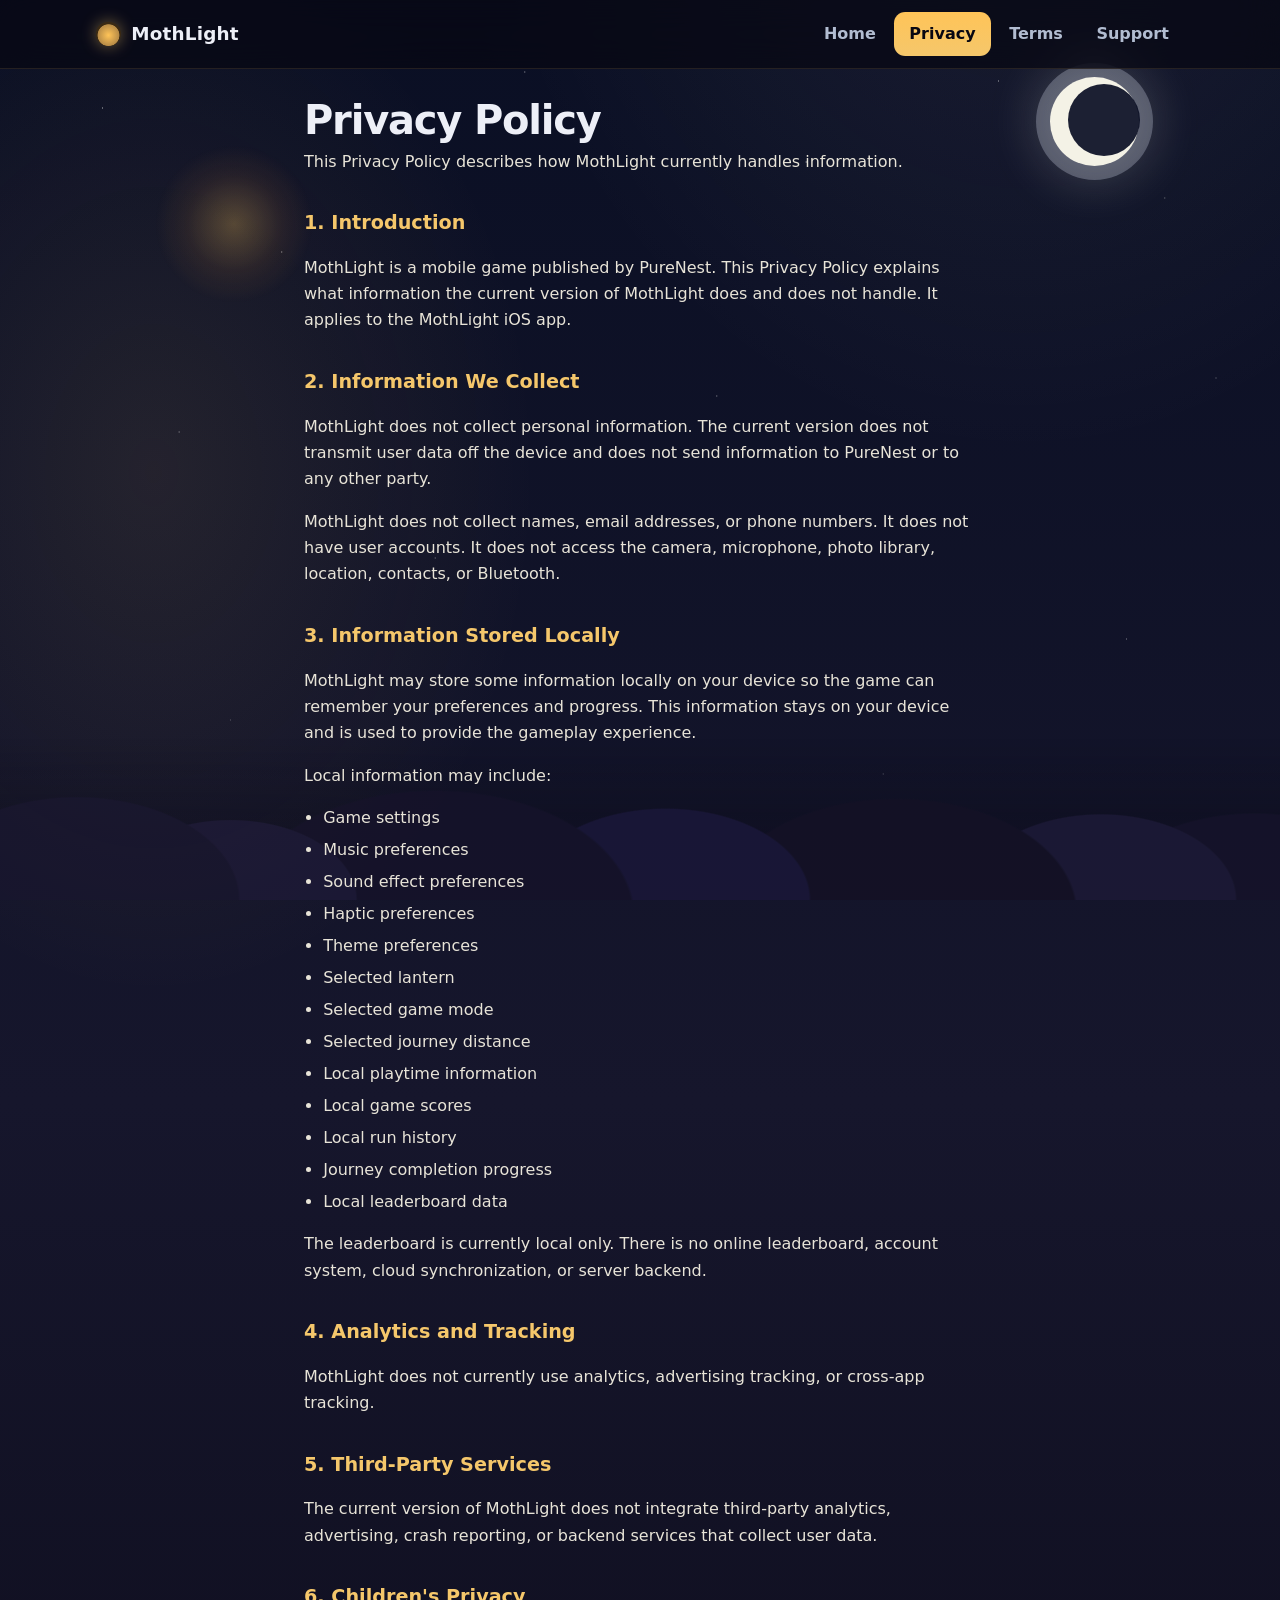
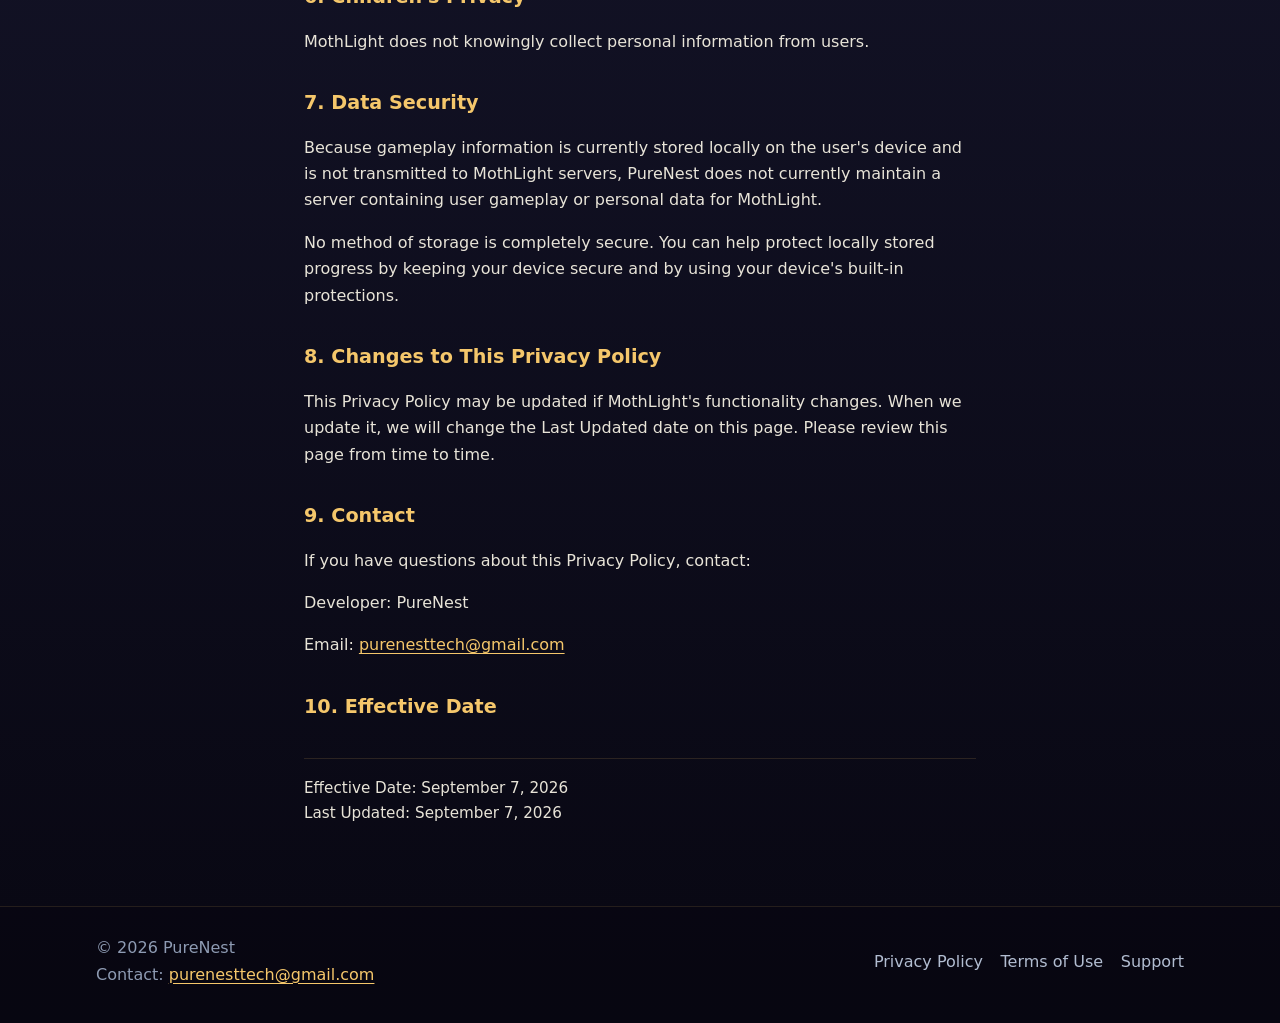
==== privacy.html @ 67a18435 "Initial MothLight Legal and Support Website Co-authored-by: Cursor <cursoragent@cursor.com>" ====
<!DOCTYPE html>
<html lang="en">
<head>
  <meta charset="utf-8">
  <meta name="viewport" content="width=device-width, initial-scale=1">
  <title>MothLight Privacy Policy</title>
  <meta name="description" content="Official Privacy Policy for MothLight by PureNest. MothLight does not collect or transmit personal information.">
  <meta name="theme-color" content="#080712">
  <meta property="og:title" content="MothLight Privacy Policy">
  <meta property="og:description" content="Official Privacy Policy for MothLight by PureNest. MothLight does not collect or transmit personal information.">
  <meta property="og:type" content="website">
  <meta property="og:url" content="https://Farhan-Maqsood.github.io/MothLight-Legal/privacy.html">
  <link rel="stylesheet" href="assets/css/style.css">
</head>
<body class="page-legal">
  <div class="sky" aria-hidden="true">
    <div class="stars"></div>
    <div class="stars-dim"></div>
    <div class="moon"></div>
    <div class="lantern-glow"></div>
    <div class="forest"></div>
  </div>

  <div class="site">
    <a class="skip-link" href="#content">Skip to content</a>

    <header class="site-header">
      <div class="header-inner">
        <a class="brand" href="index.html">
          <span class="brand-mark" aria-hidden="true"></span>
          MothLight
        </a>
        <button class="nav-toggle" type="button" aria-expanded="false" aria-controls="site-nav">
          <span class="nav-toggle-bars" aria-hidden="true"></span>
          <span class="visually-hidden">Menu</span>
        </button>
        <nav class="site-nav" id="site-nav" aria-label="Primary">
          <ul>
            <li><a href="index.html">Home</a></li>
            <li><a href="privacy.html" aria-current="page">Privacy</a></li>
            <li><a href="terms.html">Terms</a></li>
            <li><a href="support.html">Support</a></li>
          </ul>
        </nav>
      </div>
    </header>

    <main class="main legal" id="content">
      <h1 class="page-title">Privacy Policy</h1>
      <p class="page-kicker">This Privacy Policy describes how MothLight currently handles information.</p>

      <h2>1. Introduction</h2>
      <p>MothLight is a mobile game published by PureNest. This Privacy Policy explains what information the current version of MothLight does and does not handle. It applies to the MothLight iOS app.</p>

      <h2>2. Information We Collect</h2>
      <p>MothLight does not collect personal information. The current version does not transmit user data off the device and does not send information to PureNest or to any other party.</p>
      <p>MothLight does not collect names, email addresses, or phone numbers. It does not have user accounts. It does not access the camera, microphone, photo library, location, contacts, or Bluetooth.</p>

      <h2>3. Information Stored Locally</h2>
      <p>MothLight may store some information locally on your device so the game can remember your preferences and progress. This information stays on your device and is used to provide the gameplay experience.</p>
      <p>Local information may include:</p>
      <ul>
        <li>Game settings</li>
        <li>Music preferences</li>
        <li>Sound effect preferences</li>
        <li>Haptic preferences</li>
        <li>Theme preferences</li>
        <li>Selected lantern</li>
        <li>Selected game mode</li>
        <li>Selected journey distance</li>
        <li>Local playtime information</li>
        <li>Local game scores</li>
        <li>Local run history</li>
        <li>Journey completion progress</li>
        <li>Local leaderboard data</li>
      </ul>
      <p>The leaderboard is currently local only. There is no online leaderboard, account system, cloud synchronization, or server backend.</p>

      <h2>4. Analytics and Tracking</h2>
      <p>MothLight does not currently use analytics, advertising tracking, or cross-app tracking.</p>

      <h2>5. Third-Party Services</h2>
      <p>The current version of MothLight does not integrate third-party analytics, advertising, crash reporting, or backend services that collect user data.</p>

      <h2>6. Children's Privacy</h2>
      <p>MothLight does not knowingly collect personal information from users.</p>

      <h2>7. Data Security</h2>
      <p>Because gameplay information is currently stored locally on the user's device and is not transmitted to MothLight servers, PureNest does not currently maintain a server containing user gameplay or personal data for MothLight.</p>
      <p>No method of storage is completely secure. You can help protect locally stored progress by keeping your device secure and by using your device's built-in protections.</p>

      <h2>8. Changes to This Privacy Policy</h2>
      <p>This Privacy Policy may be updated if MothLight's functionality changes. When we update it, we will change the Last Updated date on this page. Please review this page from time to time.</p>

      <h2>9. Contact</h2>
      <p>If you have questions about this Privacy Policy, contact:</p>
      <p>Developer: PureNest</p>
      <p>Email: <a href="mailto:purenesttech@gmail.com">purenesttech@gmail.com</a></p>

      <h2>10. Effective Date</h2>
      <p class="meta-dates">Effective Date: September 7, 2026<br>Last Updated: September 7, 2026</p>
    </main>

    <footer class="site-footer">
      <div class="footer-inner">
        <div>
          <p class="copyright">&copy; <span data-year>2026</span> PureNest</p>
          <p class="footer-contact">Contact: <a href="mailto:purenesttech@gmail.com">purenesttech@gmail.com</a></p>
        </div>
        <nav class="footer-links" aria-label="Footer">
          <a href="privacy.html">Privacy Policy</a>
          <a href="terms.html">Terms of Use</a>
          <a href="support.html">Support</a>
        </nav>
      </div>
    </footer>
  </div>

  <script src="assets/js/main.js"></script>
</body>
</html>
---- assets/css/style.css ----
/* MothLight Legal & Support — night forest, moonlight, lantern glow */

:root {
  --night-deep: #080712;
  --night-mid: #0a0f24;
  --night-lift: #16162c;
  --forest: #2a2448;
  --mist: #8c9dc7;
  --text: #edeff7;
  --text-muted: #b2bdd1;
  --text-soft: #8e9bb3;
  --lantern: #f5c76b;
  --lantern-bright: #ffc458;
  --lantern-dim: #b88c47;
  --moon: #f4f2e6;
  --halo: rgba(220, 225, 240, 0.28);
  --card: rgba(22, 22, 44, 0.72);
  --card-border: rgba(245, 199, 107, 0.18);
  --focus: #ffd88a;
  --danger-safe: #e8e4d8;
  --header-h: 4.25rem;
  --content: 42rem;
  --wide: 68rem;
  --radius: 1.15rem;
  --shadow: 0 18px 50px rgba(0, 0, 0, 0.38);
}

*,
*::before,
*::after {
  box-sizing: border-box;
}

html {
  scroll-behavior: smooth;
}

html,
body {
  margin: 0;
  padding: 0;
  min-height: 100%;
  background: var(--night-deep);
  color: var(--text);
  font-family: -apple-system, BlinkMacSystemFont, "SF Pro Text", "Segoe UI",
    system-ui, sans-serif;
  font-size: 1rem;
  line-height: 1.65;
  overflow-x: hidden;
}

body {
  min-height: 100vh;
  display: flex;
  flex-direction: column;
  background:
    radial-gradient(ellipse 80% 50% at 80% -10%, rgba(244, 242, 230, 0.08), transparent 55%),
    radial-gradient(ellipse 60% 40% at 12% 18%, rgba(245, 199, 107, 0.09), transparent 50%),
    linear-gradient(180deg, var(--night-mid) 0%, var(--night-lift) 42%, var(--night-deep) 100%);
}

img,
svg {
  max-width: 100%;
  display: block;
}

a {
  color: var(--lantern);
  text-decoration-thickness: 1px;
  text-underline-offset: 0.18em;
}

a:hover {
  color: var(--lantern-bright);
}

:focus-visible {
  outline: 2px solid var(--focus);
  outline-offset: 3px;
  border-radius: 0.35rem;
}

.visually-hidden {
  position: absolute;
  width: 1px;
  height: 1px;
  padding: 0;
  margin: -1px;
  overflow: hidden;
  clip: rect(0, 0, 0, 0);
  white-space: nowrap;
  border: 0;
}

.skip-link {
  position: absolute;
  left: 1rem;
  top: -4rem;
  z-index: 80;
  padding: 0.7rem 1rem;
  background: var(--lantern);
  color: var(--night-deep);
  font-weight: 650;
  border-radius: 0.5rem;
  text-decoration: none;
}

.skip-link:focus {
  top: 0.75rem;
}

/* Atmosphere — CSS-only decoration */

.sky {
  position: fixed;
  inset: 0;
  pointer-events: none;
  z-index: 0;
  overflow: hidden;
}

.stars,
.stars-dim {
  position: absolute;
  inset: 0;
  background-repeat: repeat;
}

.stars {
  background-image:
    radial-gradient(1px 1px at 8% 12%, rgba(255, 255, 255, 0.7), transparent),
    radial-gradient(1.2px 1.2px at 22% 28%, rgba(255, 255, 255, 0.45), transparent),
    radial-gradient(1px 1px at 41% 8%, rgba(255, 255, 255, 0.55), transparent),
    radial-gradient(1.4px 1.4px at 63% 18%, rgba(255, 255, 255, 0.5), transparent),
    radial-gradient(1px 1px at 78% 9%, rgba(255, 255, 255, 0.65), transparent),
    radial-gradient(1px 1px at 91% 22%, rgba(255, 255, 255, 0.4), transparent),
    radial-gradient(1.2px 1.2px at 14% 48%, rgba(255, 255, 255, 0.35), transparent),
    radial-gradient(1px 1px at 34% 62%, rgba(255, 255, 255, 0.42), transparent),
    radial-gradient(1px 1px at 56% 44%, rgba(255, 255, 255, 0.5), transparent),
    radial-gradient(1.3px 1.3px at 72% 58%, rgba(255, 255, 255, 0.32), transparent),
    radial-gradient(1px 1px at 88% 71%, rgba(255, 255, 255, 0.48), transparent);
  animation: twinkle 8s ease-in-out infinite;
}

.stars-dim {
  background-image:
    radial-gradient(1px 1px at 18% 80%, rgba(255, 255, 255, 0.28), transparent),
    radial-gradient(1px 1px at 47% 76%, rgba(255, 255, 255, 0.22), transparent),
    radial-gradient(1px 1px at 69% 86%, rgba(255, 255, 255, 0.3), transparent),
    radial-gradient(1.2px 1.2px at 95% 42%, rgba(255, 255, 255, 0.26), transparent);
  animation: twinkle 12s ease-in-out infinite reverse;
}

.moon {
  position: absolute;
  top: 4.8rem;
  right: 8%;
  width: 4.6rem;
  height: 4.6rem;
  border-radius: 50%;
  background: var(--moon);
  box-shadow:
    0 0 0 14px var(--halo),
    0 0 48px 16px rgba(244, 242, 230, 0.18);
}

.moon::after {
  content: "";
  position: absolute;
  top: 0.45rem;
  left: 1.15rem;
  width: 3.7rem;
  height: 3.7rem;
  border-radius: 50%;
  background: var(--night-mid);
  opacity: 0.92;
}

.lantern-glow {
  position: absolute;
  left: 12%;
  top: 16%;
  width: 10rem;
  height: 10rem;
  border-radius: 50%;
  background: radial-gradient(circle, rgba(255, 196, 88, 0.28) 0%, rgba(255, 160, 60, 0.08) 42%, transparent 70%);
  animation: glow 5.5s ease-in-out infinite;
}

.forest {
  position: absolute;
  left: 0;
  right: 0;
  bottom: 0;
  height: 18vh;
  min-height: 7rem;
  background:
    radial-gradient(ellipse 18% 90% at 6% 100%, #1a1630 70%, transparent 71%),
    radial-gradient(ellipse 14% 70% at 18% 100%, #221c3c 70%, transparent 71%),
    radial-gradient(ellipse 22% 110% at 34% 110%, #161228 70%, transparent 71%),
    radial-gradient(ellipse 16% 80% at 52% 100%, #1e1840 70%, transparent 71%),
    radial-gradient(ellipse 20% 100% at 70% 108%, #141022 70%, transparent 71%),
    radial-gradient(ellipse 15% 75% at 86% 100%, #221c3c 70%, transparent 71%),
    radial-gradient(ellipse 18% 90% at 98% 110%, #161228 70%, transparent 71%),
    linear-gradient(180deg, transparent, rgba(8, 7, 18, 0.85));
  opacity: 0.55;
}

.site {
  position: relative;
  z-index: 1;
  display: flex;
  flex-direction: column;
  min-height: 100vh;
}

/* Header */

.site-header {
  position: sticky;
  top: 0;
  z-index: 20;
  backdrop-filter: blur(16px);
  -webkit-backdrop-filter: blur(16px);
  background: rgba(8, 7, 18, 0.72);
  border-bottom: 1px solid rgba(245, 199, 107, 0.12);
}

.header-inner {
  width: min(100% - 2rem, var(--wide));
  margin: 0 auto;
  min-height: var(--header-h);
  display: flex;
  align-items: center;
  justify-content: space-between;
  gap: 1rem;
}

.brand {
  display: inline-flex;
  align-items: center;
  gap: 0.65rem;
  color: var(--text);
  text-decoration: none;
  font-weight: 730;
  letter-spacing: 0.01em;
  font-size: 1.15rem;
}

.brand-mark {
  width: 1.55rem;
  height: 1.55rem;
  border-radius: 50%;
  background:
    radial-gradient(circle at 50% 55%, var(--lantern-bright), var(--lantern-dim) 58%, transparent 62%),
    #3a2a14;
  box-shadow: 0 0 16px rgba(245, 199, 107, 0.45);
}

.nav-toggle {
  display: inline-flex;
  align-items: center;
  justify-content: center;
  min-width: 2.75rem;
  min-height: 2.75rem;
  padding: 0;
  border: 1px solid rgba(245, 199, 107, 0.45);
  border-radius: 0.7rem;
  background: rgba(22, 22, 44, 0.85);
  color: var(--lantern);
  cursor: pointer;
}

.nav-toggle-bars {
  display: block;
  width: 1.1rem;
  height: 2px;
  background: var(--lantern);
  box-shadow: 0 -6px 0 var(--lantern), 0 6px 0 var(--lantern);
}

.site-nav {
  display: none;
}

.site-nav.is-open {
  display: block;
  position: absolute;
  left: 0;
  right: 0;
  top: 100%;
  padding: 0.6rem 1rem 1rem;
  background: rgba(8, 7, 18, 0.96);
  border-bottom: 1px solid rgba(245, 199, 107, 0.12);
}

.site-nav ul {
  list-style: none;
  margin: 0;
  padding: 0;
  display: flex;
  flex-direction: column;
  gap: 0.25rem;
}

.site-nav a {
  display: flex;
  align-items: center;
  min-height: 2.75rem;
  padding: 0.55rem 0.85rem;
  color: var(--text-muted);
  text-decoration: none;
  border-radius: 0.7rem;
  font-weight: 550;
}

.site-nav a:hover,
.site-nav a:focus-visible {
  color: var(--text);
  background: rgba(245, 199, 107, 0.08);
}

.site-nav a[aria-current="page"] {
  color: var(--night-deep);
  background: linear-gradient(180deg, var(--lantern-bright), var(--lantern));
}

/* Main */

.main {
  flex: 1;
  width: min(100% - 2rem, var(--wide));
  margin: 0 auto;
  padding: 1.75rem 0 4rem;
}

.page-legal .main {
  width: min(100% - 2rem, var(--content));
}

.hero {
  position: relative;
  padding: 2.4rem 0 2rem;
  text-align: center;
}

.hero-lantern {
  width: 3.4rem;
  height: 5.1rem;
  margin: 0 auto 1.4rem;
  position: relative;
}

.hero-lantern::before {
  content: "";
  position: absolute;
  left: 50%;
  top: 0;
  width: 2px;
  height: 1.15rem;
  background: #8a7348;
  transform: translateX(-50%);
}

.hero-lantern::after {
  content: "";
  position: absolute;
  left: 50%;
  top: 1.05rem;
  width: 2.15rem;
  height: 2.85rem;
  transform: translateX(-50%);
  border-radius: 0.45rem 0.45rem 0.7rem 0.7rem;
  background:
    radial-gradient(circle at 50% 58%, rgba(255, 220, 130, 0.95), rgba(255, 160, 50, 0.35) 48%, rgba(80, 50, 20, 0.2) 70%),
    #5a3b18;
  box-shadow:
    0 0 28px 8px rgba(255, 184, 74, 0.28),
    inset 0 0 0 2px rgba(180, 110, 40, 0.55);
  animation: glow 4.8s ease-in-out infinite;
}

.hero h1 {
  margin: 0;
  font-size: clamp(2.4rem, 8vw, 4.4rem);
  line-height: 1.05;
  letter-spacing: -0.03em;
  font-weight: 760;
  text-shadow:
    0 2px 8px rgba(0, 0, 0, 0.55),
    0 0 28px rgba(245, 199, 107, 0.22);
}

.tagline {
  margin: 0.9rem 0 0;
  color: var(--text-muted);
  font-size: clamp(1.05rem, 3.4vw, 1.28rem);
  font-weight: 520;
}

.lede {
  margin: 1.15rem auto 0;
  max-width: 36rem;
  color: var(--text-soft);
}

.card-grid {
  display: grid;
  gap: 1rem;
  margin-top: 2.4rem;
}

.nav-card {
  display: block;
  padding: 1.25rem 1.2rem 1.3rem;
  background: var(--card);
  border: 1px solid var(--card-border);
  border-radius: var(--radius);
  box-shadow: var(--shadow);
  color: inherit;
  text-decoration: none;
  min-height: 7.5rem;
}

.nav-card:hover,
.nav-card:focus-visible {
  border-color: rgba(245, 199, 107, 0.42);
  transform: translateY(-2px);
}

.nav-card h2 {
  margin: 0 0 0.45rem;
  font-size: 1.2rem;
  color: var(--lantern);
}

.nav-card p {
  margin: 0;
  color: var(--text-muted);
}

.page-title {
  margin: 0 0 0.35rem;
  font-size: clamp(1.85rem, 5vw, 2.5rem);
  letter-spacing: -0.03em;
  line-height: 1.15;
}

.page-kicker {
  margin: 0 0 1.6rem;
  color: var(--text-muted);
}

.legal h2 {
  margin: 2rem 0 0.65rem;
  font-size: 1.2rem;
  color: var(--lantern);
}

.legal p,
.legal li,
.page-kicker,
.lede,
.email-link,
.footer-contact {
  overflow-wrap: anywhere;
}

.legal p,
.legal li {
  color: var(--danger-safe);
}

.legal ul {
  padding-left: 1.2rem;
}

.legal li + li {
  margin-top: 0.35rem;
}

.meta-dates {
  margin-top: 2.2rem;
  padding-top: 1.1rem;
  border-top: 1px solid rgba(245, 199, 107, 0.14);
  color: var(--text-soft);
  font-size: 0.95rem;
}

.contact-panel,
.faq details {
  background: var(--card);
  border: 1px solid var(--card-border);
  border-radius: var(--radius);
  padding: 1.2rem 1.15rem;
}

.contact-panel h2,
.faq h2 {
  margin-top: 0;
}

.email-link {
  display: inline-flex;
  align-items: center;
  min-height: 2.75rem;
  font-size: 1.05rem;
  font-weight: 620;
}

.include-list {
  margin: 0.8rem 0 0;
}

.faq {
  margin-top: 2.2rem;
}

.faq details + details {
  margin-top: 0.7rem;
}

.faq summary {
  cursor: pointer;
  font-weight: 650;
  min-height: 2.75rem;
  display: flex;
  align-items: center;
}

.faq details p {
  margin: 0.5rem 0 0;
  color: var(--danger-safe);
}

.studio {
  margin-top: 2rem;
  color: var(--text-soft);
  font-size: 0.95rem;
}

/* Footer */

.site-footer {
  position: relative;
  z-index: 1;
  margin-top: auto;
  padding: 1.8rem 0 2.2rem;
  border-top: 1px solid rgba(245, 199, 107, 0.12);
  background: rgba(8, 7, 18, 0.55);
}

.footer-inner {
  width: min(100% - 2rem, var(--wide));
  margin: 0 auto;
  display: grid;
  gap: 0.85rem;
}

.footer-links {
  display: flex;
  flex-wrap: wrap;
  gap: 0.4rem 1.1rem;
}

.footer-links a {
  display: inline-flex;
  align-items: center;
  min-height: 2.75rem;
  color: var(--text-muted);
  text-decoration: none;
}

.footer-links a:hover {
  color: var(--lantern);
}

.copyright,
.footer-contact {
  margin: 0;
  color: var(--text-soft);
}

@keyframes twinkle {
  0%,
  100% { opacity: 0.72; }
  50% { opacity: 1; }
}

@keyframes glow {
  0%,
  100% { filter: brightness(1); }
  50% { filter: brightness(1.18); }
}

@media (min-width: 720px) {
  .nav-toggle {
    display: none;
  }

  .site-nav,
  .site-nav.is-open {
    display: block;
    position: static;
    padding: 0;
    background: transparent;
    border: 0;
  }

  .site-nav ul {
    flex-direction: row;
    gap: 0.2rem;
  }

  .site-nav a {
    padding-inline: 0.95rem;
  }

  .card-grid {
    grid-template-columns: repeat(3, minmax(0, 1fr));
    gap: 1.15rem;
  }

  .hero {
    padding-top: 3.4rem;
  }

  .moon {
    width: 5.6rem;
    height: 5.6rem;
    right: 11%;
  }

  .moon::after {
    width: 4.5rem;
    height: 4.5rem;
  }

  .footer-inner {
    grid-template-columns: 1fr auto;
    align-items: center;
  }
}

@media (prefers-reduced-motion: reduce) {
  html {
    scroll-behavior: auto;
  }

  .stars,
  .stars-dim,
  .lantern-glow,
  .hero-lantern::after {
    animation: none;
  }

  .nav-card:hover,
  .nav-card:focus-visible {
    transform: none;
  }
}
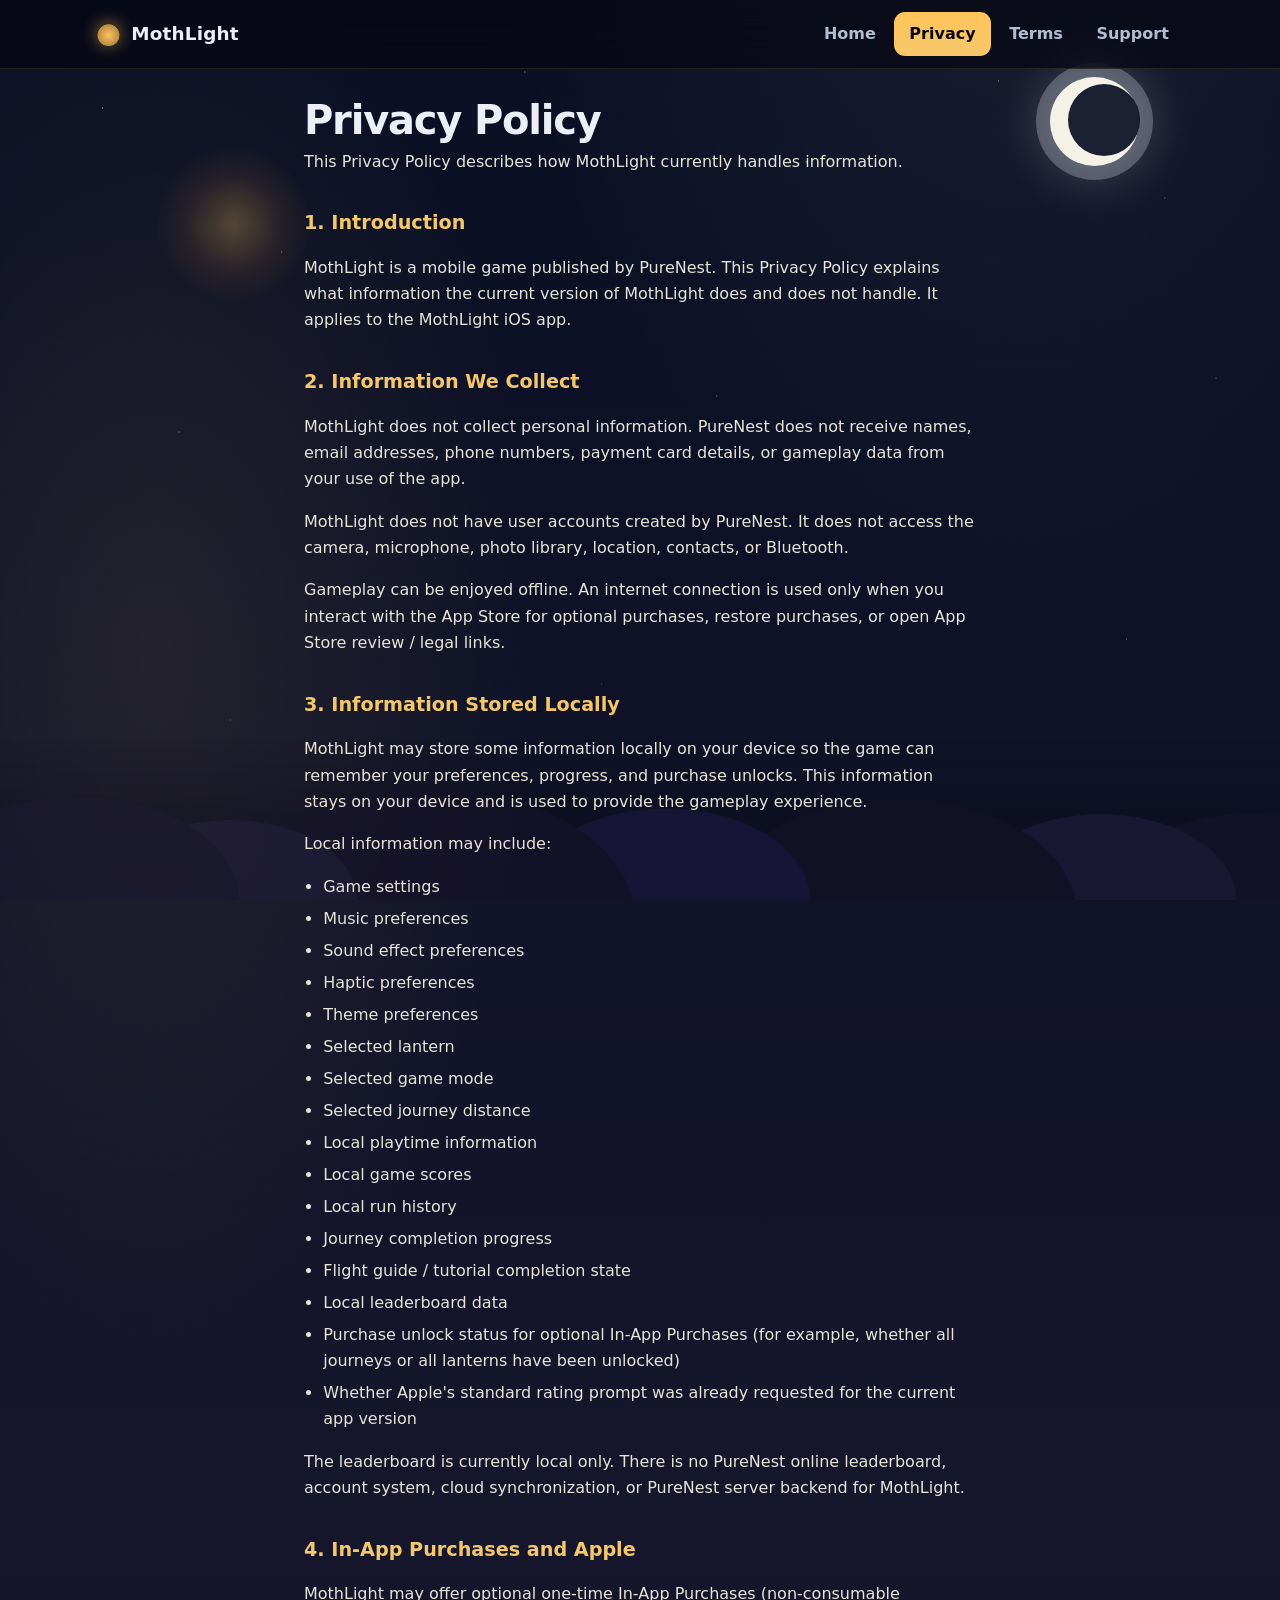
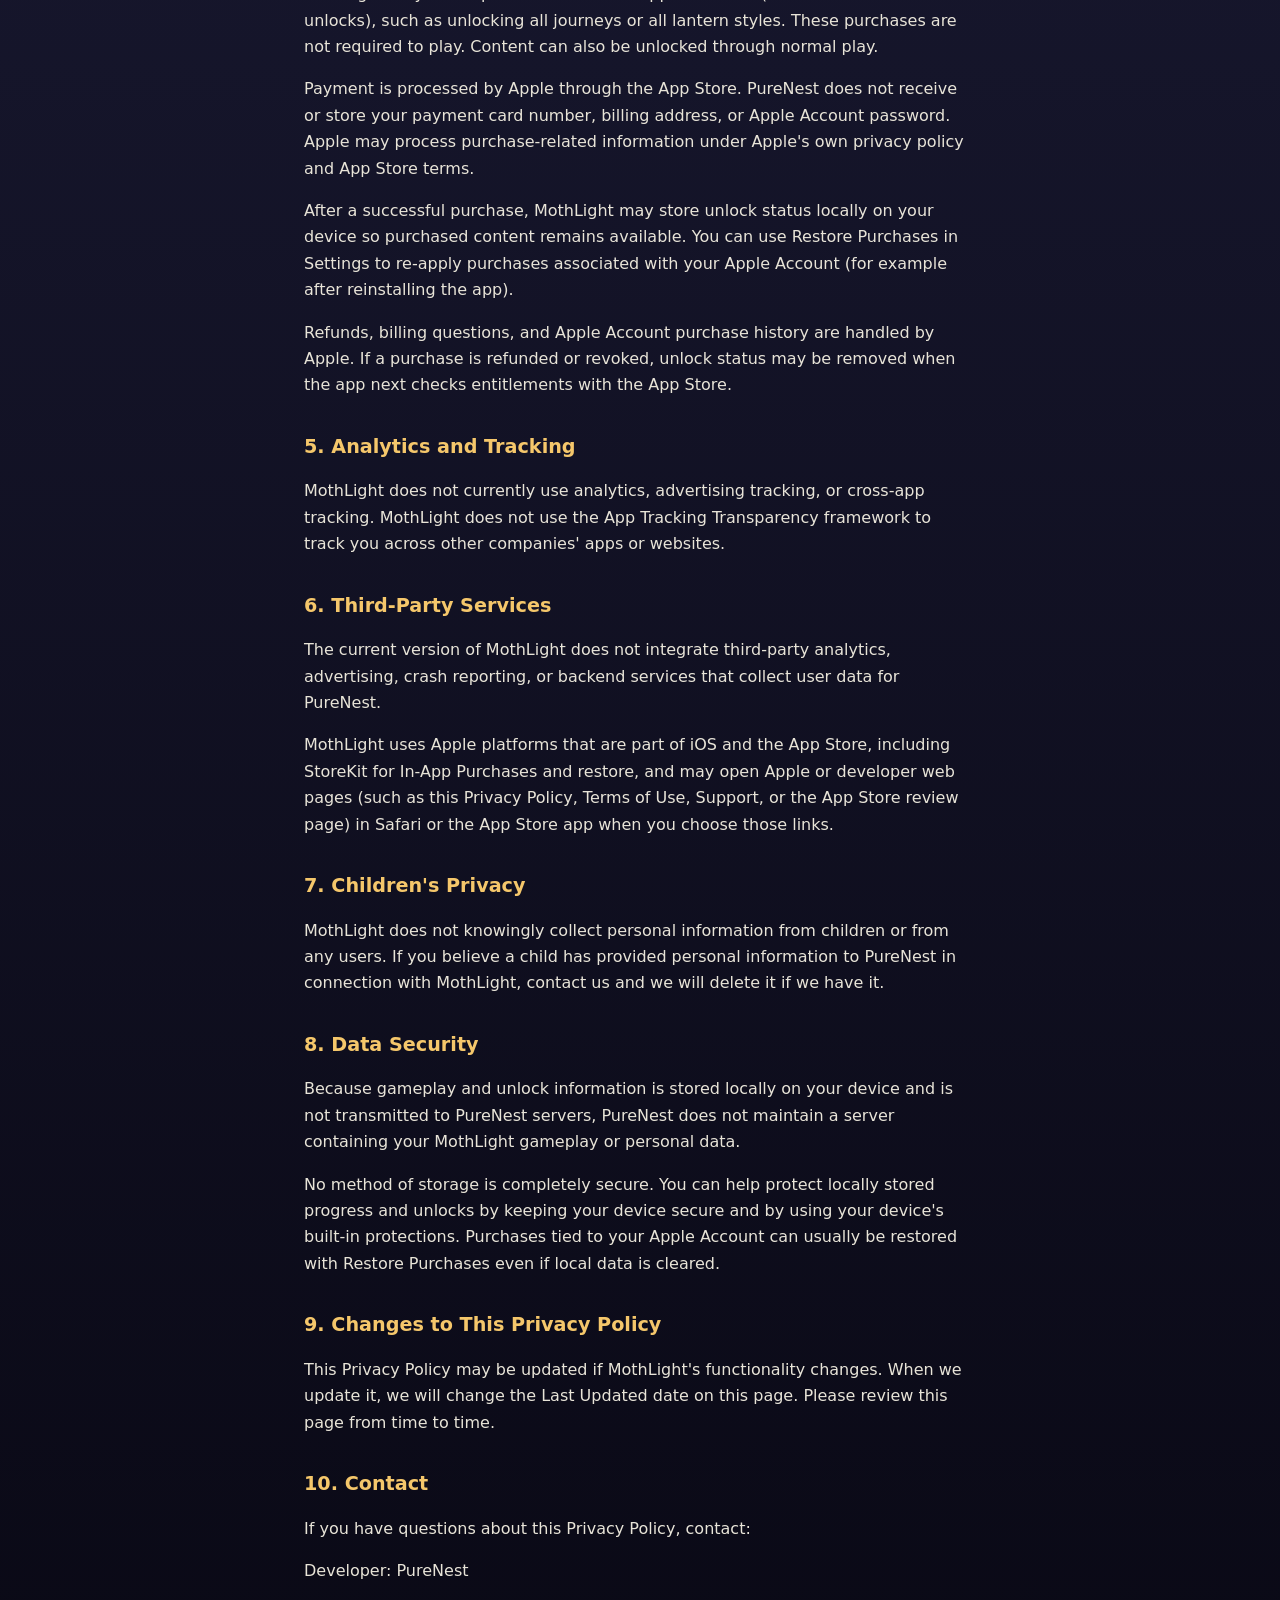
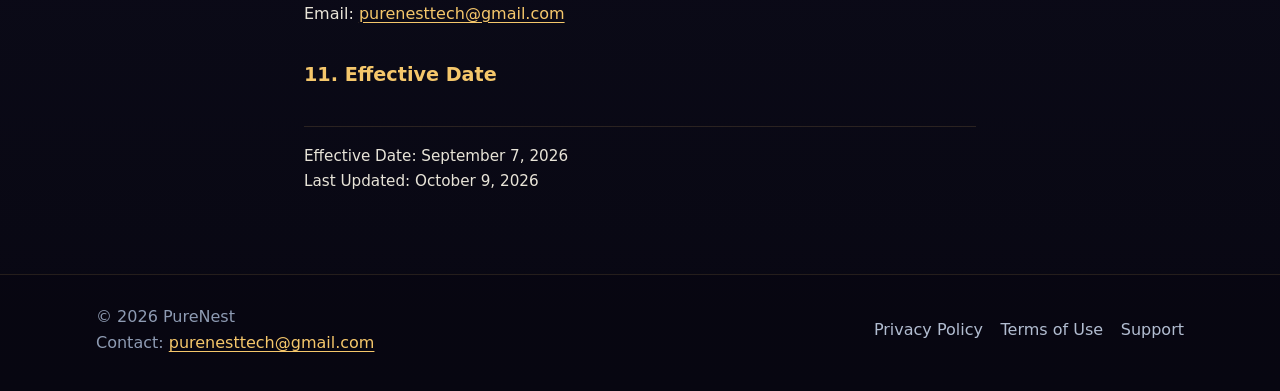
==== commit 4313a4f4: "Update Privacy, Terms, and Support for optional In-App Purchases. Documents Apple-handled payments, " ====
--- a/privacy.html
+++ b/privacy.html
@@ -4,10 +4,10 @@
   <meta charset="utf-8">
   <meta name="viewport" content="width=device-width, initial-scale=1">
   <title>MothLight Privacy Policy</title>
-  <meta name="description" content="Official Privacy Policy for MothLight by PureNest. MothLight does not collect or transmit personal information.">
+  <meta name="description" content="Official Privacy Policy for MothLight by PureNest. Explains local storage, optional In-App Purchases handled by Apple, and that PureNest does not collect personal information.">
   <meta name="theme-color" content="#080712">
   <meta property="og:title" content="MothLight Privacy Policy">
-  <meta property="og:description" content="Official Privacy Policy for MothLight by PureNest. MothLight does not collect or transmit personal information.">
+  <meta property="og:description" content="Official Privacy Policy for MothLight by PureNest. Explains local storage, optional In-App Purchases handled by Apple, and that PureNest does not collect personal information.">
   <meta property="og:type" content="website">
   <meta property="og:url" content="https://Farhan-Maqsood.github.io/MothLight-Legal/privacy.html">
   <link rel="stylesheet" href="assets/css/style.css">
@@ -53,11 +53,12 @@
       <p>MothLight is a mobile game published by PureNest. This Privacy Policy explains what information the current version of MothLight does and does not handle. It applies to the MothLight iOS app.</p>
 
       <h2>2. Information We Collect</h2>
-      <p>MothLight does not collect personal information. The current version does not transmit user data off the device and does not send information to PureNest or to any other party.</p>
-      <p>MothLight does not collect names, email addresses, or phone numbers. It does not have user accounts. It does not access the camera, microphone, photo library, location, contacts, or Bluetooth.</p>
+      <p>MothLight does not collect personal information. PureNest does not receive names, email addresses, phone numbers, payment card details, or gameplay data from your use of the app.</p>
+      <p>MothLight does not have user accounts created by PureNest. It does not access the camera, microphone, photo library, location, contacts, or Bluetooth.</p>
+      <p>Gameplay can be enjoyed offline. An internet connection is used only when you interact with the App Store for optional purchases, restore purchases, or open App Store review / legal links.</p>
 
       <h2>3. Information Stored Locally</h2>
-      <p>MothLight may store some information locally on your device so the game can remember your preferences and progress. This information stays on your device and is used to provide the gameplay experience.</p>
+      <p>MothLight may store some information locally on your device so the game can remember your preferences, progress, and purchase unlocks. This information stays on your device and is used to provide the gameplay experience.</p>
       <p>Local information may include:</p>
       <ul>
         <li>Game settings</li>
@@ -72,33 +73,43 @@
         <li>Local game scores</li>
         <li>Local run history</li>
         <li>Journey completion progress</li>
+        <li>Flight guide / tutorial completion state</li>
         <li>Local leaderboard data</li>
+        <li>Purchase unlock status for optional In-App Purchases (for example, whether all journeys or all lanterns have been unlocked)</li>
+        <li>Whether Apple's standard rating prompt was already requested for the current app version</li>
       </ul>
-      <p>The leaderboard is currently local only. There is no online leaderboard, account system, cloud synchronization, or server backend.</p>
+      <p>The leaderboard is currently local only. There is no PureNest online leaderboard, account system, cloud synchronization, or PureNest server backend for MothLight.</p>
 
-      <h2>4. Analytics and Tracking</h2>
-      <p>MothLight does not currently use analytics, advertising tracking, or cross-app tracking.</p>
+      <h2>4. In-App Purchases and Apple</h2>
+      <p>MothLight may offer optional one-time In-App Purchases (non-consumable unlocks), such as unlocking all journeys or all lantern styles. These purchases are not required to play. Content can also be unlocked through normal play.</p>
+      <p>Payment is processed by Apple through the App Store. PureNest does not receive or store your payment card number, billing address, or Apple Account password. Apple may process purchase-related information under Apple's own privacy policy and App Store terms.</p>
+      <p>After a successful purchase, MothLight may store unlock status locally on your device so purchased content remains available. You can use Restore Purchases in Settings to re-apply purchases associated with your Apple Account (for example after reinstalling the app).</p>
+      <p>Refunds, billing questions, and Apple Account purchase history are handled by Apple. If a purchase is refunded or revoked, unlock status may be removed when the app next checks entitlements with the App Store.</p>
 
-      <h2>5. Third-Party Services</h2>
-      <p>The current version of MothLight does not integrate third-party analytics, advertising, crash reporting, or backend services that collect user data.</p>
+      <h2>5. Analytics and Tracking</h2>
+      <p>MothLight does not currently use analytics, advertising tracking, or cross-app tracking. MothLight does not use the App Tracking Transparency framework to track you across other companies' apps or websites.</p>
 
-      <h2>6. Children's Privacy</h2>
-      <p>MothLight does not knowingly collect personal information from users.</p>
+      <h2>6. Third-Party Services</h2>
+      <p>The current version of MothLight does not integrate third-party analytics, advertising, crash reporting, or backend services that collect user data for PureNest.</p>
+      <p>MothLight uses Apple platforms that are part of iOS and the App Store, including StoreKit for In-App Purchases and restore, and may open Apple or developer web pages (such as this Privacy Policy, Terms of Use, Support, or the App Store review page) in Safari or the App Store app when you choose those links.</p>
 
-      <h2>7. Data Security</h2>
-      <p>Because gameplay information is currently stored locally on the user's device and is not transmitted to MothLight servers, PureNest does not currently maintain a server containing user gameplay or personal data for MothLight.</p>
-      <p>No method of storage is completely secure. You can help protect locally stored progress by keeping your device secure and by using your device's built-in protections.</p>
+      <h2>7. Children's Privacy</h2>
+      <p>MothLight does not knowingly collect personal information from children or from any users. If you believe a child has provided personal information to PureNest in connection with MothLight, contact us and we will delete it if we have it.</p>
 
-      <h2>8. Changes to This Privacy Policy</h2>
+      <h2>8. Data Security</h2>
+      <p>Because gameplay and unlock information is stored locally on your device and is not transmitted to PureNest servers, PureNest does not maintain a server containing your MothLight gameplay or personal data.</p>
+      <p>No method of storage is completely secure. You can help protect locally stored progress and unlocks by keeping your device secure and by using your device's built-in protections. Purchases tied to your Apple Account can usually be restored with Restore Purchases even if local data is cleared.</p>
+
+      <h2>9. Changes to This Privacy Policy</h2>
       <p>This Privacy Policy may be updated if MothLight's functionality changes. When we update it, we will change the Last Updated date on this page. Please review this page from time to time.</p>
 
-      <h2>9. Contact</h2>
+      <h2>10. Contact</h2>
       <p>If you have questions about this Privacy Policy, contact:</p>
       <p>Developer: PureNest</p>
       <p>Email: <a href="mailto:purenesttech@gmail.com">purenesttech@gmail.com</a></p>
 
-      <h2>10. Effective Date</h2>
-      <p class="meta-dates">Effective Date: September 7, 2026<br>Last Updated: September 7, 2026</p>
+      <h2>11. Effective Date</h2>
+      <p class="meta-dates">Effective Date: September 7, 2026<br>Last Updated: October 9, 2026</p>
     </main>
 
     <footer class="site-footer">
